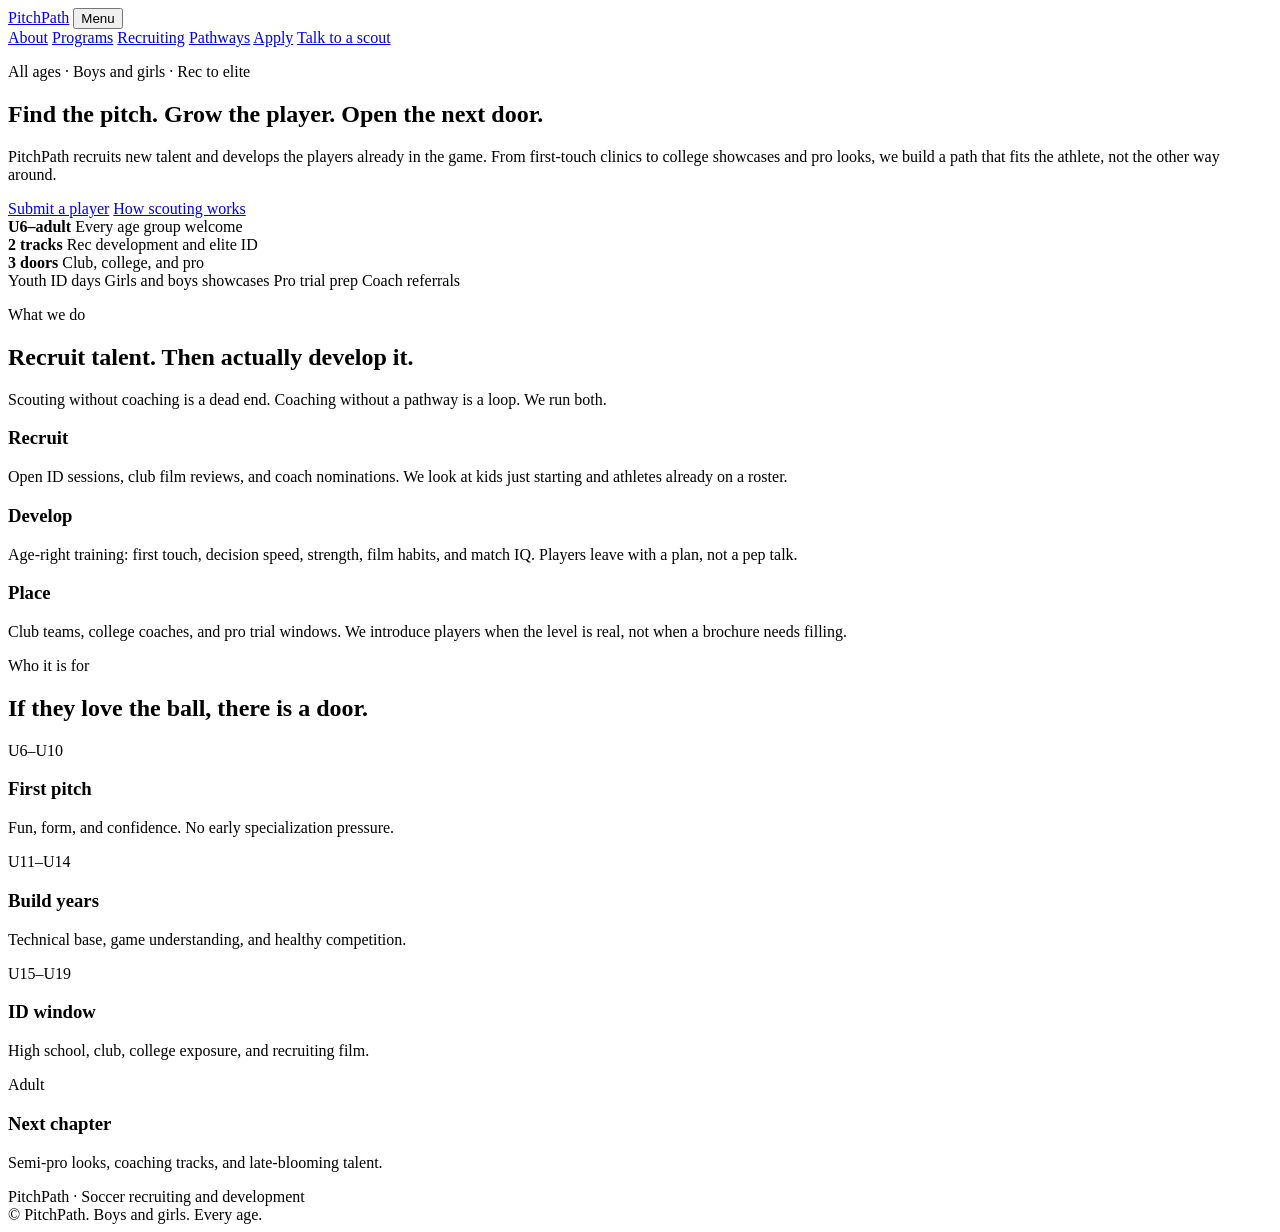
==== index.html @ 86e5f9f6 "Add PitchPath soccer recruiting website" ====
<!DOCTYPE html>
<html lang="en">
<head>
  <meta charset="UTF-8">
  <meta name="viewport" content="width=device-width, initial-scale=1.0">
  <title>PitchPath | Soccer Recruiting and Player Development</title>
  <meta name="description" content="Recruit and develop soccer players of every age. Boys and girls. Youth to pro pathways.">
  <link rel="stylesheet" href="css/styles.css">
</head>
<body>
  <header class="topbar">
    <div class="wrap nav">
      <a class="brand" href="index.html"><span class="mark"></span> PitchPath</a>
      <button class="menu-btn" type="button">Menu</button>
      <nav class="nav-links">
        <a href="about.html">About</a>
        <a href="programs.html">Programs</a>
        <a href="recruiting.html">Recruiting</a>
        <a href="pathways.html">Pathways</a>
        <a href="apply.html">Apply</a>
        <a class="btn" href="contact.html">Talk to a scout</a>
      </nav>
    </div>
  </header>

  <section class="hero">
    <div class="wrap hero-grid">
      <div>
        <p class="kicker">All ages · Boys and girls · Rec to elite</p>
        <h1>Find the pitch. Grow the player. Open the next door.</h1>
        <p class="lede">PitchPath recruits new talent and develops the players already in the game. From first-touch clinics to college showcases and pro looks, we build a path that fits the athlete, not the other way around.</p>
        <div class="hero-actions">
          <a class="btn" href="apply.html">Submit a player</a>
          <a class="btn ghost" href="recruiting.html">How scouting works</a>
        </div>
        <div class="stats">
          <div class="stat"><b>U6–adult</b> Every age group welcome</div>
          <div class="stat"><b>2 tracks</b> Rec development and elite ID</div>
          <div class="stat"><b>3 doors</b> Club, college, and pro</div>
        </div>
      </div>
      <div class="pitch-card">
        <div class="field" aria-hidden="true"></div>
        <div class="chip-row">
          <span class="chip">Youth ID days</span>
          <span class="chip">Girls and boys showcases</span>
          <span class="chip">Pro trial prep</span>
          <span class="chip">Coach referrals</span>
        </div>
      </div>
    </div>
  </section>

  <section>
    <div class="wrap">
      <div class="section-head">
        <p class="kicker">What we do</p>
        <h2>Recruit talent. Then actually develop it.</h2>
        <p>Scouting without coaching is a dead end. Coaching without a pathway is a loop. We run both.</p>
      </div>
      <div class="cards">
        <article class="card">
          <h3>Recruit</h3>
          <p>Open ID sessions, club film reviews, and coach nominations. We look at kids just starting and athletes already on a roster.</p>
        </article>
        <article class="card">
          <h3>Develop</h3>
          <p>Age-right training: first touch, decision speed, strength, film habits, and match IQ. Players leave with a plan, not a pep talk.</p>
        </article>
        <article class="card">
          <h3>Place</h3>
          <p>Club teams, college coaches, and pro trial windows. We introduce players when the level is real, not when a brochure needs filling.</p>
        </article>
      </div>
    </div>
  </section>

  <section>
    <div class="wrap">
      <div class="section-head">
        <p class="kicker">Who it is for</p>
        <h2>If they love the ball, there is a door.</h2>
      </div>
      <div class="ages">
        <div class="age"><span>U6–U10</span><h3>First pitch</h3><p>Fun, form, and confidence. No early specialization pressure.</p></div>
        <div class="age"><span>U11–U14</span><h3>Build years</h3><p>Technical base, game understanding, and healthy competition.</p></div>
        <div class="age"><span>U15–U19</span><h3>ID window</h3><p>High school, club, college exposure, and recruiting film.</p></div>
        <div class="age"><span>Adult</span><h3>Next chapter</h3><p>Semi-pro looks, coaching tracks, and late-blooming talent.</p></div>
      </div>
    </div>
  </section>

  <footer>
    <div class="wrap foot">
      <div>PitchPath · Soccer recruiting and development</div>
      <div>© <span data-year></span> PitchPath. Boys and girls. Every age.</div>
    </div>
  </footer>
  <script src="js/main.js"></script>
</body>
</html>
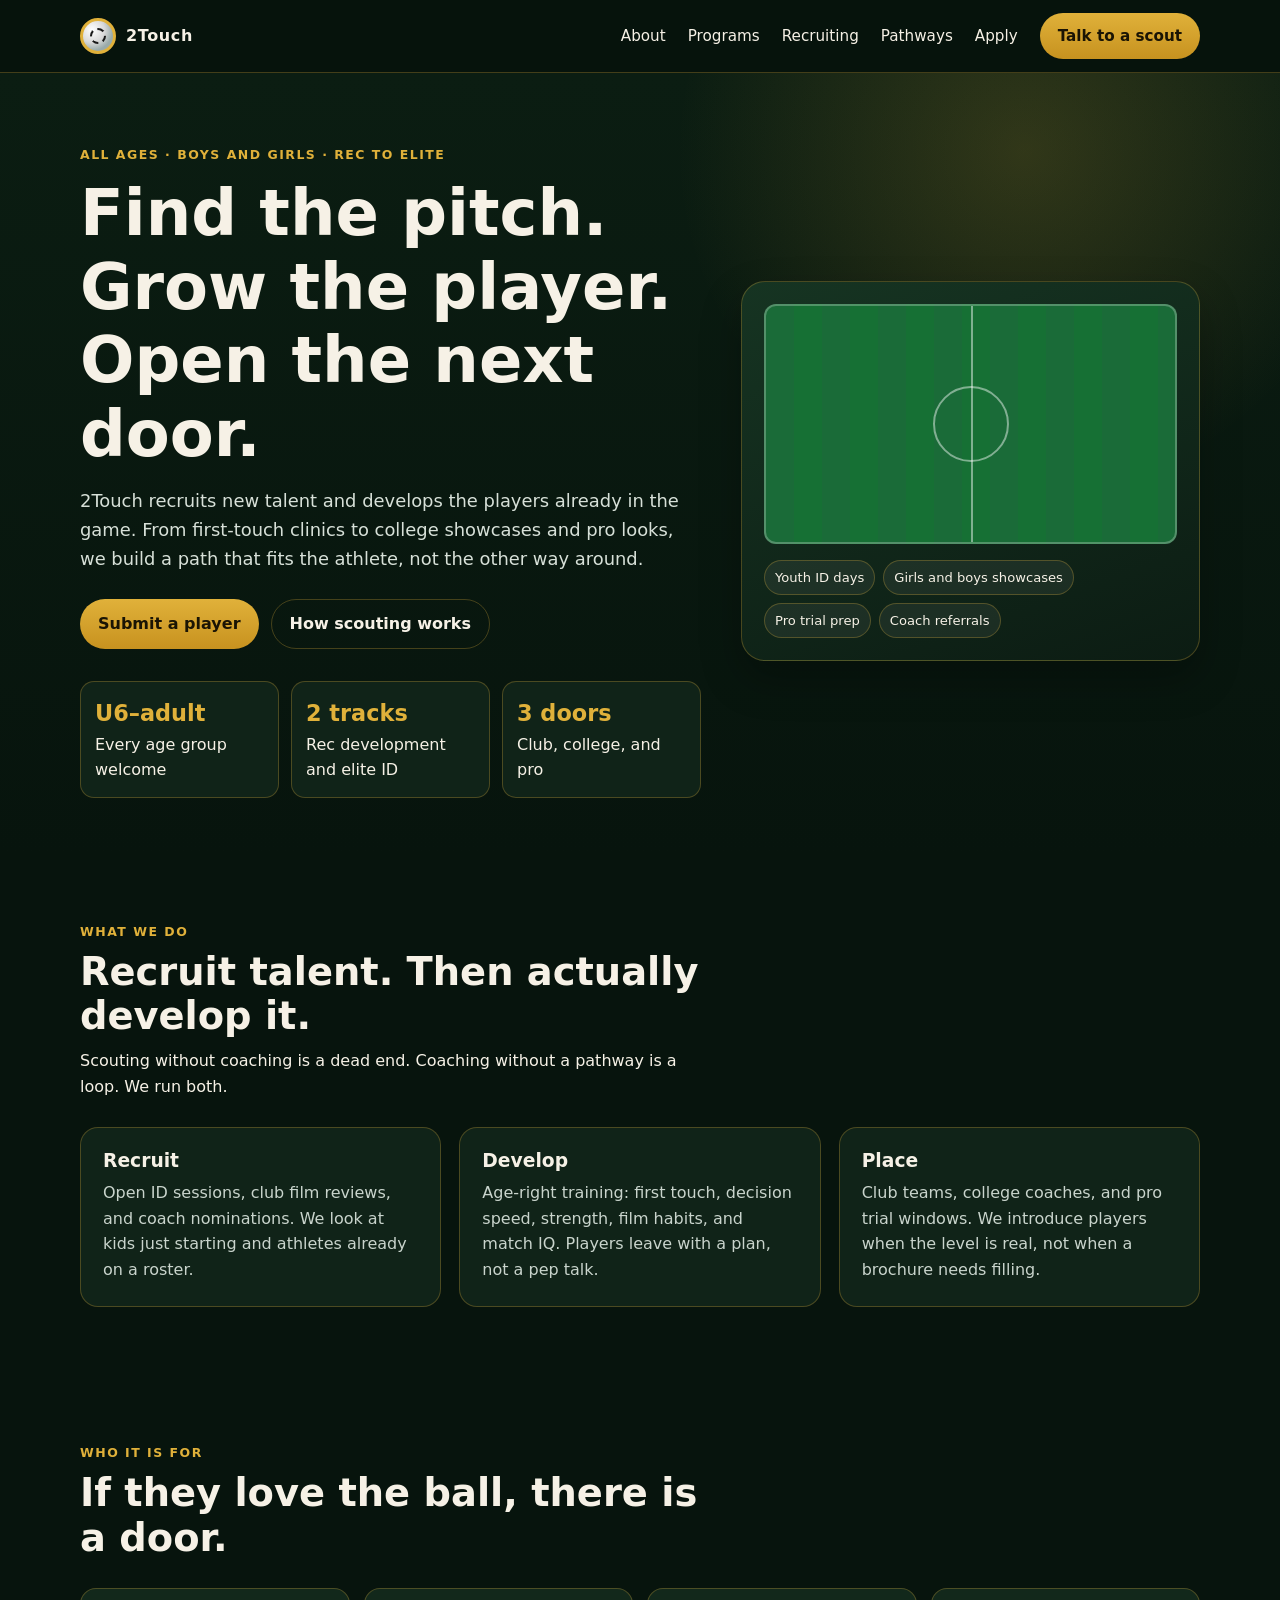
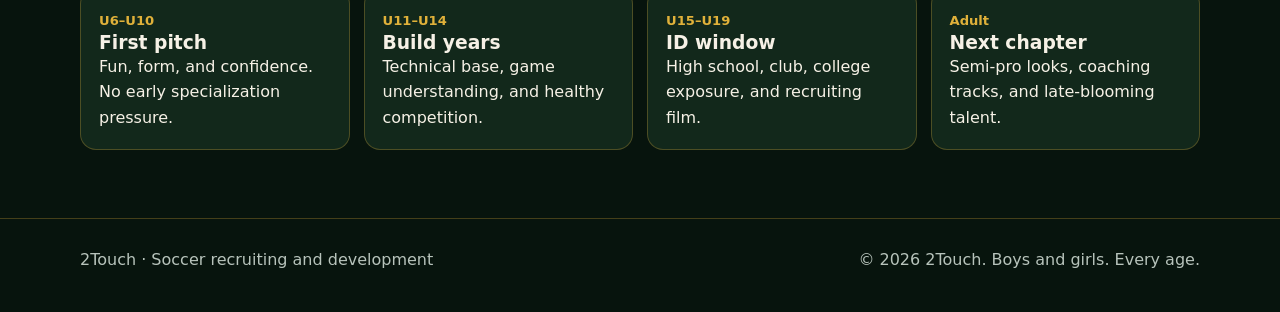
==== commit a2ac921b: "Rename PitchPath branding to 2Touch" ====
--- a/index.html
+++ b/index.html
@@ -3,14 +3,14 @@
 <head>
   <meta charset="UTF-8">
   <meta name="viewport" content="width=device-width, initial-scale=1.0">
-  <title>PitchPath | Soccer Recruiting and Player Development</title>
+  <title>2Touch | Soccer Recruiting and Player Development</title>
   <meta name="description" content="Recruit and develop soccer players of every age. Boys and girls. Youth to pro pathways.">
   <link rel="stylesheet" href="css/styles.css">
 </head>
 <body>
   <header class="topbar">
     <div class="wrap nav">
-      <a class="brand" href="index.html"><span class="mark"></span> PitchPath</a>
+      <a class="brand" href="index.html"><span class="mark"></span> 2Touch</a>
       <button class="menu-btn" type="button">Menu</button>
       <nav class="nav-links">
         <a href="about.html">About</a>
@@ -28,7 +28,7 @@
       <div>
         <p class="kicker">All ages · Boys and girls · Rec to elite</p>
         <h1>Find the pitch. Grow the player. Open the next door.</h1>
-        <p class="lede">PitchPath recruits new talent and develops the players already in the game. From first-touch clinics to college showcases and pro looks, we build a path that fits the athlete, not the other way around.</p>
+        <p class="lede">2Touch recruits new talent and develops the players already in the game. From first-touch clinics to college showcases and pro looks, we build a path that fits the athlete, not the other way around.</p>
         <div class="hero-actions">
           <a class="btn" href="apply.html">Submit a player</a>
           <a class="btn ghost" href="recruiting.html">How scouting works</a>
@@ -92,8 +92,8 @@
 
   <footer>
     <div class="wrap foot">
-      <div>PitchPath · Soccer recruiting and development</div>
-      <div>© <span data-year></span> PitchPath. Boys and girls. Every age.</div>
+      <div>2Touch · Soccer recruiting and development</div>
+      <div>© <span data-year></span> 2Touch. Boys and girls. Every age.</div>
     </div>
   </footer>
   <script src="js/main.js"></script>
--- a/css/styles.css
+++ b/css/styles.css
@@ -0,0 +1,140 @@
+:root {
+  --pitch: #07140d;
+  --pitch-2: #0d2416;
+  --grass: #1f8a45;
+  --grass-2: #146332;
+  --gold: #e0b13a;
+  --gold-2: #c7921f;
+  --cream: #f6f1e6;
+  --ink: #122017;
+  --muted: #6b7a70;
+  --line: rgba(224, 177, 58, 0.28);
+  --card: #102318;
+  --white: #fff;
+  --shadow: 0 18px 40px rgba(0, 0, 0, 0.28);
+  --radius: 18px;
+}
+
+* { box-sizing: border-box; margin: 0; padding: 0; }
+html { scroll-behavior: smooth; }
+body {
+  font-family: "Segoe UI", Inter, system-ui, sans-serif;
+  background: var(--pitch);
+  color: var(--cream);
+  line-height: 1.6;
+}
+img { max-width: 100%; display: block; }
+a { color: inherit; text-decoration: none; }
+.wrap { width: min(1120px, calc(100% - 40px)); margin: 0 auto; }
+
+.topbar {
+  position: sticky; top: 0; z-index: 40;
+  background: rgba(7, 20, 13, 0.88);
+  backdrop-filter: blur(12px);
+  border-bottom: 1px solid var(--line);
+}
+.nav {
+  display: flex; align-items: center; justify-content: space-between;
+  min-height: 72px; gap: 16px;
+}
+.brand { display: flex; align-items: center; gap: 10px; font-weight: 800; letter-spacing: 0.04em; }
+.mark {
+  width: 36px; height: 36px; border-radius: 50%;
+  background: radial-gradient(circle at 30% 30%, #fff, #d9d9d9 42%, #9aa 70%);
+  border: 3px solid var(--gold);
+  position: relative;
+}
+.mark::after {
+  content: ""; position: absolute; inset: 7px; border: 2px dashed #1a1a1a; border-radius: 50%;
+}
+.nav-links { display: flex; gap: 22px; align-items: center; font-size: 0.95rem; }
+.nav-links a:hover { color: var(--gold); }
+.btn {
+  display: inline-flex; align-items: center; justify-content: center;
+  background: linear-gradient(180deg, var(--gold), var(--gold-2));
+  color: #1a1404; font-weight: 700; border: 0; border-radius: 999px;
+  padding: 11px 18px; cursor: pointer; transition: transform 0.15s ease, box-shadow 0.15s ease;
+}
+.btn:hover { transform: translateY(-1px); box-shadow: 0 8px 18px rgba(224,177,58,.28); }
+.btn.ghost { background: transparent; color: var(--cream); border: 1px solid var(--line); }
+.menu-btn {
+  display: none; background: none; border: 1px solid var(--line);
+  color: var(--cream); border-radius: 10px; padding: 8px 10px;
+}
+
+.hero {
+  padding: 72px 0 56px;
+  background:
+    radial-gradient(circle at 80% 10%, rgba(224,177,58,.18), transparent 28%),
+    linear-gradient(180deg, #0b1d12, var(--pitch));
+}
+.hero-grid { display: grid; grid-template-columns: 1.15fr .85fr; gap: 40px; align-items: center; }
+.kicker { color: var(--gold); font-weight: 700; letter-spacing: .12em; text-transform: uppercase; font-size: .78rem; }
+h1, h2, h3 { line-height: 1.15; }
+h1 { font-size: clamp(2.2rem, 5vw, 4.2rem); margin: 12px 0 16px; }
+.lede { font-size: 1.12rem; color: #d7e0d8; max-width: 54ch; }
+.hero-actions { display: flex; gap: 12px; margin-top: 26px; flex-wrap: wrap; }
+.stats { display: grid; grid-template-columns: repeat(3, 1fr); gap: 12px; margin-top: 32px; }
+.stat { background: var(--card); border: 1px solid var(--line); border-radius: 14px; padding: 14px; }
+.stat b { display: block; font-size: 1.4rem; color: var(--gold); }
+.pitch-card {
+  background: linear-gradient(160deg, #163422, #0c1c13);
+  border: 1px solid var(--line); border-radius: 24px; padding: 22px;
+  min-height: 340px; box-shadow: var(--shadow);
+}
+.field {
+  height: 240px; border: 2px solid rgba(255,255,255,.25); border-radius: 12px;
+  background:
+    repeating-linear-gradient(90deg, #1a6b38 0 28px, #167034 28px 56px);
+  position: relative; overflow: hidden;
+}
+.field::before, .field::after {
+  content: ""; position: absolute; left: 50%; top: 0; bottom: 0; width: 2px; background: rgba(255,255,255,.45);
+}
+.field::after { left: 50%; top: 50%; width: 72px; height: 72px; border: 2px solid rgba(255,255,255,.45); border-radius: 50%; transform: translate(-50%, -50%); background: none; }
+.chip-row { display: flex; gap: 8px; flex-wrap: wrap; margin-top: 16px; }
+.chip { background: rgba(255,255,255,.06); border: 1px solid var(--line); border-radius: 999px; padding: 6px 10px; font-size: .82rem; }
+
+section { padding: 68px 0; }
+.section-head { max-width: 62ch; margin-bottom: 28px; }
+h2 { font-size: clamp(1.7rem, 3vw, 2.5rem); margin: 8px 0 10px; }
+.cards { display: grid; grid-template-columns: repeat(3, 1fr); gap: 18px; }
+.card {
+  background: var(--card); border: 1px solid var(--line); border-radius: var(--radius);
+  padding: 22px; min-height: 180px;
+}
+.card h3 { margin-bottom: 8px; }
+.card p { color: #c9d4cc; }
+.ages { display: grid; grid-template-columns: repeat(4, 1fr); gap: 14px; }
+.age { background: #12281b; border-radius: 16px; padding: 18px; border: 1px solid var(--line); }
+.age span { color: var(--gold); font-weight: 700; font-size: .82rem; }
+
+.table-wrap { overflow-x: auto; border: 1px solid var(--line); border-radius: 16px; }
+table { width: 100%; border-collapse: collapse; background: #102318; }
+th, td { text-align: left; padding: 14px 16px; border-bottom: 1px solid rgba(255,255,255,.08); }
+th { color: var(--gold); font-size: .86rem; letter-spacing: .04em; }
+form { display: grid; gap: 12px; background: var(--card); padding: 22px; border-radius: 18px; border: 1px solid var(--line); }
+label { font-size: .9rem; color: #d6ddd8; }
+input, select, textarea {
+  width: 100%; padding: 12px 12px; border-radius: 10px; border: 1px solid #2a4635;
+  background: #0b1a12; color: var(--cream); font: inherit;
+}
+textarea { min-height: 120px; resize: vertical; }
+.note { color: #b7c3bb; font-size: .9rem; }
+.success { display: none; background: #14351f; border: 1px solid var(--gold); padding: 14px; border-radius: 12px; }
+.split { display: grid; grid-template-columns: 1fr 1fr; gap: 28px; align-items: start; }
+
+footer { border-top: 1px solid var(--line); padding: 28px 0 40px; color: #b7c3bb; }
+.foot { display: flex; justify-content: space-between; gap: 16px; flex-wrap: wrap; }
+
+@media (max-width: 860px) {
+  .menu-btn { display: block; }
+  .nav-links {
+    display: none; position: absolute; top: 72px; left: 0; right: 0;
+    background: #0b1a12; flex-direction: column; padding: 16px 20px 22px;
+    border-bottom: 1px solid var(--line);
+  }
+  .nav-links.open { display: flex; }
+  .hero-grid, .cards, .ages, .split { grid-template-columns: 1fr; }
+  .stats { grid-template-columns: 1fr 1fr; }
+}
